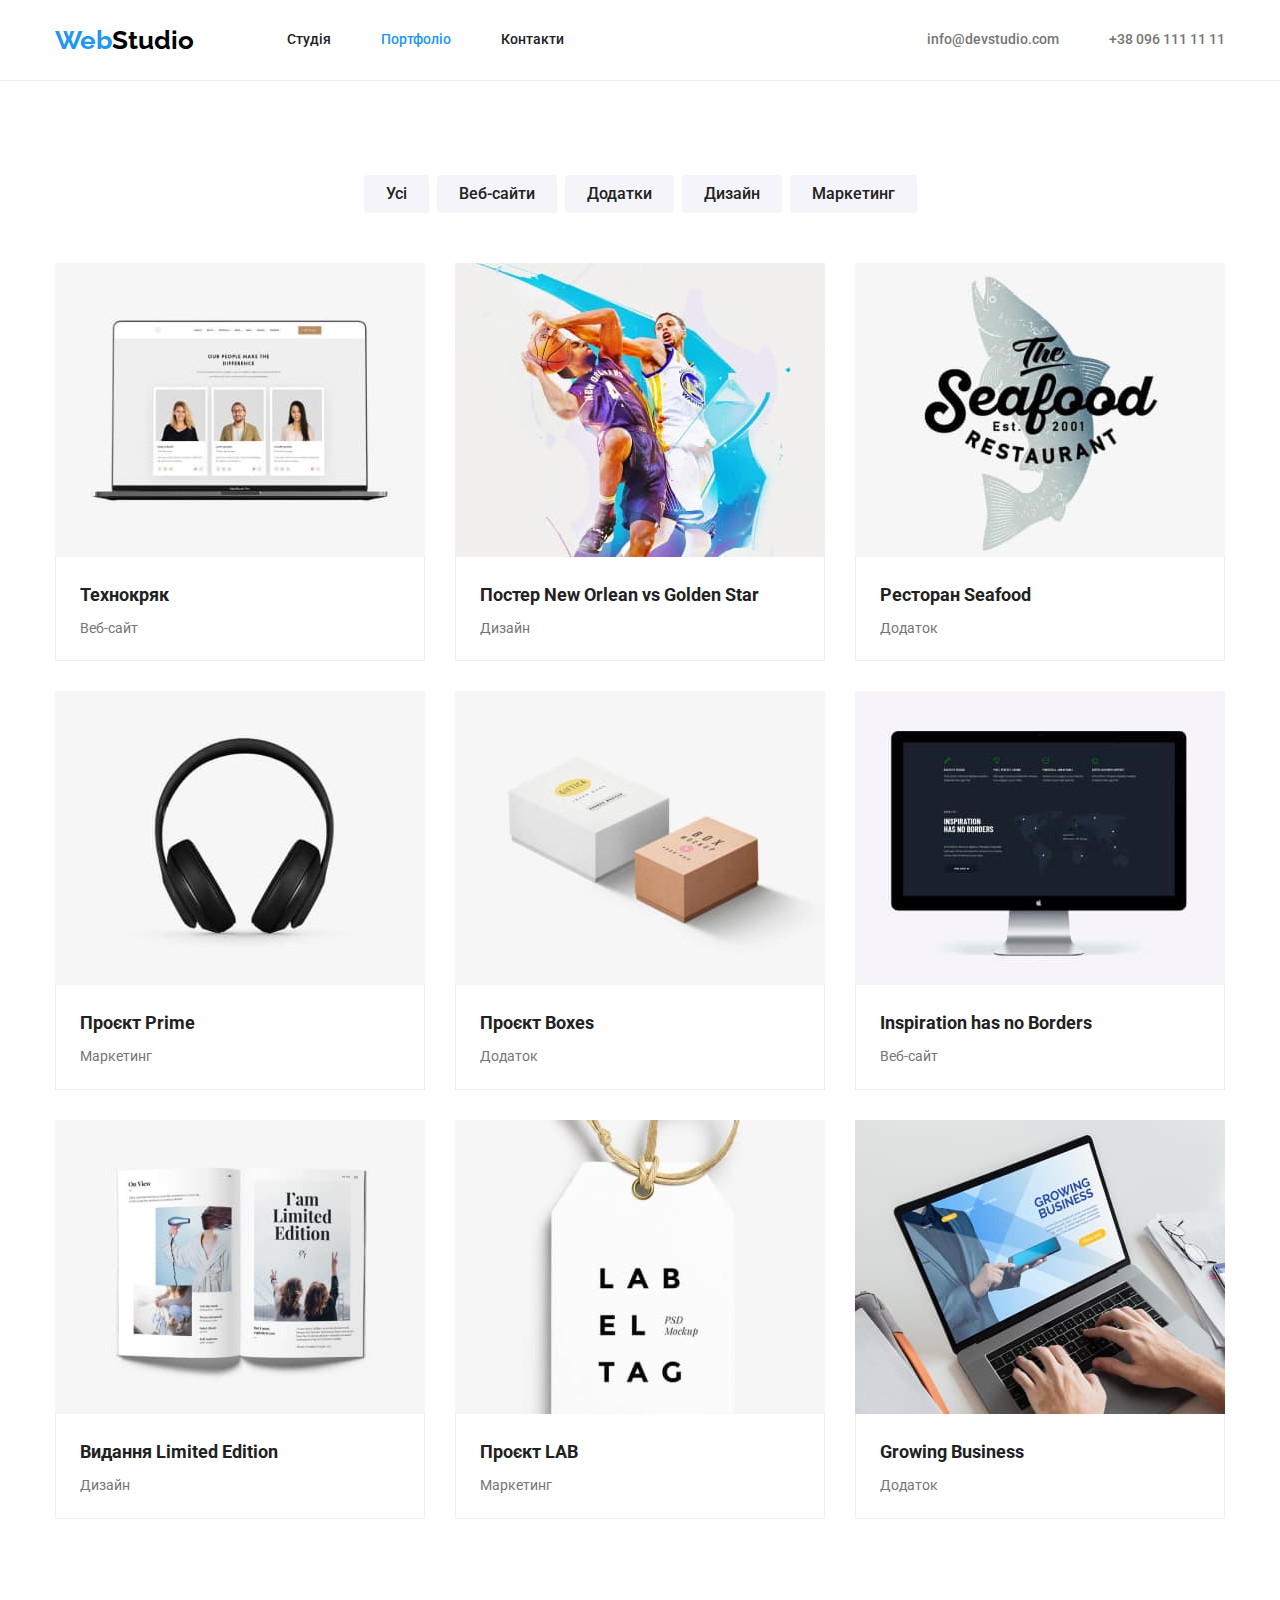
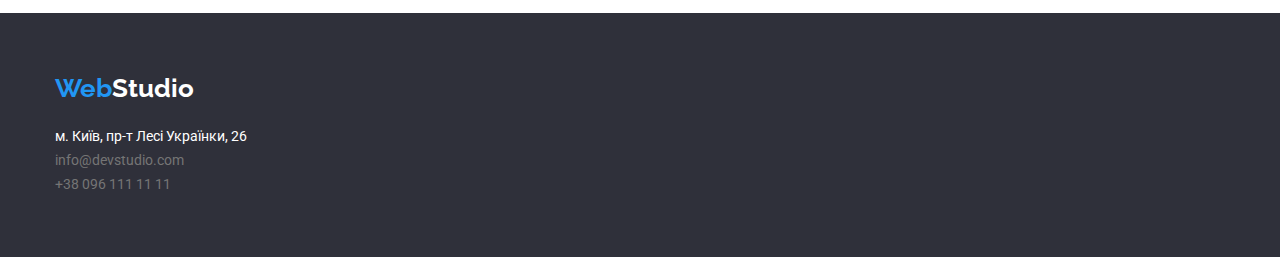
==== portfolio.html @ 9e8facdb "Додає файли з попереднього завдання" ====
<!DOCTYPE html>
<html lang="uk">
  <head>
    <meta charset="UTF-8" />
    <meta http-equiv="X-UA-Compatible" content="IE=edge" />
    <meta name="viewport" content="width=device-width, initial-scale=1.0" />
    <title>Portfolio</title>
    <link rel="preconnect" href="https://fonts.googleapis.com" />
    <link rel="preconnect" href="https://fonts.gstatic.com" crossorigin />
    <link
      rel="stylesheet"
      href="https://cdnjs.cloudflare.com/ajax/libs/modern-normalize/1.1.0/modern-normalize.min.css"
    />
    <link
      href="https://fonts.googleapis.com/css2?family=Raleway:wght@700&family=Roboto:wght@400;500;700;900&display=swap"
      rel="stylesheet"
    />
    <link rel="stylesheet" href="./css/styles.css" />
  </head>
  <body>
    <header class="header">
      <div class="container header-content">
        <!--Навігація-->
        <nav class="nav">
          <!--Логотип-->
          <a class="nav-logo" href="./index.html"
            >Web<span class="header-logo-word">Studio</span></a
          >

          <ul class="nav-list list">
            <li class="nav-item">
              <a class="nav-link link" href="./index.html">Студія</a>
            </li>
            <li class="nav-item">
              <a class="nav-link link current" href="./portfolio.html"
                >Портфоліо</a
              >
            </li>
            <li class="nav-item">
              <a class="nav-link link" href="">Контакти</a>
            </li>
          </ul>
        </nav>
        <!--Контакти-->
        <ul class="contacts-list list">
          <li class="contacts-item">
            <a class="contacts-link link" href="mailto:info@devstudio.com"
              >info@devstudio.com</a
            >
          </li>
          <li class="contacts-item">
            <a class="contacts-link link" href="tel:+380961111111"
              >+38 096 111 11 11</a
            >
          </li>
        </ul>
      </div>
    </header>
    <main>
      <section class="section">
        <div class="container">
          <!--Приховати заголовок-->
          <h1 class="visually-hidden">Портфоліо</h1>
          <ul class="filter-list list">
            <li class="filter-item">
              <button class="filter-btn button" type="button">Усі</button>
            </li>
            <li class="filter-item">
              <button class="filter-btn button" type="button">Веб-сайти</button>
            </li>
            <li class="filter-item">
              <button class="filter-btn button" type="button">Додатки</button>
            </li>
            <li class="filter-item">
              <button class="filter-btn button" type="button">Дизайн</button>
            </li>
            <li class="filter-item">
              <button class="filter-btn button" type="button">Маркетинг</button>
            </li>
          </ul>
          <ul class="projects-list list">
            <li class="projects-item">
              <a class="projects-link" href="#"
                ><img
                  class="projects-img"
                  src="./images/tehnocrack-img.jpg"
                  alt="Ноутбук з відкритим сайтом"
                />
                <div class="projects-descript">
                  <h2 class="projects-title">Технокряк</h2>
                  <p>Веб-сайт</p>
                </div>
              </a>
            </li>
            <li class="projects-item">
              <a class="projects-link" href="#"
                ><img
                  class="projects-img"
                  src="./images/poster-img.jpg"
                  alt="Постер з баскетболістами"
                />
                <div class="projects-descript">
                  <h2 class="projects-title">
                    Постер New Orlean vs Golden Star
                  </h2>
                  <p>Дизайн</p>
                </div>
              </a>
            </li>
            <li class="projects-item">
              <a class="projects-link" href="#"
                ><img
                  class="projects-img"
                  src="./images/restaurant-seafood-img.jpg"
                  alt="Логотип ресторану"
                />
                <div class="projects-descript">
                  <h2 class="projects-title">Ресторан Seafood</h2>
                  <p>Додаток</p>
                </div>
              </a>
            </li>
            <li class="projects-item">
              <a class="projects-link" href="#"
                ><img
                  class="projects-img"
                  src="./images/prime-img.jpg"
                  alt="Навушники"
                />
                <div class="projects-descript">
                  <h2 class="projects-title">Проєкт Prime</h2>
                  <p>Маркетинг</p>
                </div>
              </a>
            </li>
            <li class="projects-item">
              <a class="projects-link" href="#"
                ><img
                  class="projects-img"
                  src="./images/boxes-img.jpg"
                  alt="Дві коробки"
                />
                <div class="projects-descript">
                  <h2 class="projects-title">Проєкт Boxes</h2>
                  <p>Додаток</p>
                </div>
              </a>
            </li>
            <li class="projects-item">
              <a class="projects-link" href="#"
                ><img
                  class="projects-img"
                  src="./images/inspiration-img.jpg"
                  alt="Монітор комп'ютера"
                />
                <div class="projects-descript">
                  <h2 class="projects-title">Inspiration has no Borders</h2>
                  <p>Веб-сайт</p>
                </div>
              </a>
            </li>
            <li class="projects-item">
              <a class="projects-link" href="#"
                ><img
                  class="projects-img"
                  src="./images/edition-img.jpg"
                  alt="Відкрита книга"
                />
                <div class="projects-descript">
                  <h2 class="projects-title">Видання Limited Edition</h2>
                  <p>Дизайн</p>
                </div>
              </a>
            </li>
            <li class="projects-item">
              <a class="projects-link" href="#"
                ><img
                  class="projects-img"
                  src="./images/lab-img.jpg"
                  alt="Етикетка"
                />
                <div class="projects-descript">
                  <h2 class="projects-title">Проєкт LAB</h2>
                  <p>Маркетинг</p>
                </div>
              </a>
            </li>
            <li class="projects-item">
              <a class="projects-link" href="#"
                ><img
                  class="projects-img"
                  src="./images/growing-businnes-img.jpg"
                  alt="Руки працюють за ноутбуком"
                />
                <div class="projects-descript">
                  <h2 class="projects-title">Growing Business</h2>
                  <p>Додаток</p>
                </div>
              </a>
            </li>
          </ul>
        </div>
      </section>
    </main>

    <footer class="footer">
      <div class="container">
        <!--Логотип-->
        <div class="footer-logo">
          <a class="nav-logo" href="./index.html"
            >Web<span class="footer-logo-word">Studio</span></a
          >
        </div>
        <!--Адреса-->
        <address>
          <ul class="list">
            <li class="footer-map">
              <a
                class="link"
                href="https://www.google.com.ua/maps/place/%D0%B1%D1%83%D0%BB%D1%8C%D0%B2%D0%B0%D1%80+%D0%9B%D0%B5%D1%81%D1%96+%D0%A3%D0%BA%D1%80%D0%B0%D1%97%D0%BD%D0%BA%D0%B8,+26,+%D0%9A%D0%B8%D1%97%D0%B2,+02000/@50.4265807,30.5361971,17z/data=!3m1!4b1!4m6!3m5!1s0x40d4cf0e033ecbe9:0x57a4dffefec77da0!8m2!3d50.4265807!4d30.5383858!16s%2Fg%2F1tctq5jv?hl=uk"
                >м. Київ, пр-т Лесі Українки, 26</a
              >
            </li>
            <li>
              <a class="link" href="mailto:info@devstudio.com"
                >info@devstudio.com</a
              >
            </li>
            <li>
              <a class="link" href="tel:+380961111111">+38 096 111 11 11</a>
            </li>
          </ul>
        </address>
      </div>
    </footer>
  </body>
</html>
---- css/styles.css ----
*,
*::before,
*::after {
	box-sizing: border-box;
}
/*Палітра кольорів*/
:root{
/*Колір основного тексту*/
--primary-text-color: #757575;
/*Основний білий*/
--primary-white-color: #ffffff;
/*Білий для фону про наші роботи*/
--secondary-white-color: #f5f5f5;
/*Білий для фону наша команда*/
--accessary-white-color: #f5f4fa;
/*Колір заголовків та навігації*/
--title-color: #212121;
/*Чорний колір*/
--primary-black-color: #000000;
/*Колір активних елементів та кнопки*/
--active-btn-color: #188ce8;  
/*Колір акцент*/
--accent-color: #2196f3;
/*Фон героя та футера*/
--primary-beckground-color: #2f303a;
/*колір бордер*/
--border-color: #eeeeee;
--border-header-color: #ececec;
}


/*Загальні стилі*/
body {
	color: var(--primary-text-color);
	font-family: 'Roboto', sans-serif;
	font-weight: 400;
	font-size: 14px;
	line-height: 1.71;
}
h1,h2,h3,h4,h5,h6,p,ul {
	margin: 0;
	padding: 0;
}
img {
	display: block;
	max-width: 100%;
	height: auto;
}
.list {
	list-style-type: none;
}

.link {
	text-decoration: none;
	color: inherit;
}

.visually-hidden {
	position: absolute;
	width: 1px;
	height: 1px;
	overflow: hidden;
	border: 0;
	padding: 0;
	clip: rect(0 0 0 0);
	clip-path: inset(50%);
	margin: -1px;
	white-space: nowrap;
}

.section{
	padding-top: 94px;
	padding-bottom: 94px;
}
.container {
	max-width: 1200px;
	margin-left: auto;
	margin-right: auto;
	padding-left: 15px;
	padding-right: 15px;
	/* outline: 2px solid green; */
}

.header {
	border-bottom: 1px solid var(--border-header-color);
	text-align: center;
}
.header-content {
	display: flex;
	justify-content: space-between;
}
.nav-logo {
	color: var(--accent-color);
	font-family: 'Raleway';
	font-weight: 700;
	font-size: 26px;
	line-height: 1.19;
	text-decoration: none;
}
.header-logo-word{
	color: var(--primary-black-color);
}
.nav {
	display: flex;
	align-items: center;
}
.nav-list {
	display: flex;
}
.nav-logo {
	margin-right: 93px;
}
.nav-item:not(:last-child) {
	margin-right: 50px;
}
.nav-list .link.current {
	color: var(--accent-color);
}
.nav-link {
	display: block;
	padding-top: 32px;
	padding-bottom: 32px;

	color: var(--title-color);
	font-weight: 500;
	font-size: 14px;
	line-height: 1.14;
}
.contacts-list {
	display: flex;
	margin-left: auto;
}
.contacts-item:not(:last-child) {
	margin-right: 50px;
}
.contacts-link{
	display: block;
	padding-top: 32px;
	padding-bottom: 32px;
	font-weight: 500;
	font-size: 14px;
	line-height: 1.14;
}

.link:hover,
.link:focus {
	color: var(--accent-color);
}
.button {
	cursor: pointer;
}

.footer {
	background-color: var(--primary-beckground-color);

	padding-top: 60px;
	padding-bottom: 60px;
}
.footer-logo {
	margin-bottom: 20px;
}
.footer-logo-word {
	color: var(--primary-white-color);
}
.footer-item:not(:last-child) {
	margin-bottom: 9px;
}
.footer-map {
	color: var(--primary-white-color);
}
.footer .link {
	font-style: normal;
}

/*Стилі для index.html*/
.hero{
	padding-top: 200px;
	padding-bottom: 200px;
	text-align: center;

	background-color: var(--primary-beckground-color);
}
.hero-content {
	text-align: center;
}
.hero-title {
	margin: auto;
	margin-bottom: 30px;
	max-width: 696px;
	
	color: var(--primary-white-color);
	font-weight: 900;
	font-size: 44px;
	line-height: 1.36;
	letter-spacing: 0.06em;
	text-transform: uppercase;

}
.hero-btn {
	padding: 10px 32px;
	color: var(--primary-white-color);
	background: var(--accent-color);
	font-weight: 700;
	font-size: 16px;
	line-height: 1.875;
	letter-spacing: 0.06em;
	box-shadow: 0px 4px 4px rgba(0, 0, 0, 0.15);
	border-radius: 4px;
}
.hero-btn:hover,
.hero-btn:focus{
	background: var(--active-btn-color);
	box-shadow: 0px 4px 4px rgba(0, 0, 0, 0.15);
	border-radius: 4px;
}
.benefits {
	padding-bottom: 0;
	background-color: var(--primary-white-color);
}
.benefits-list {
	display: flex;
	gap: 30px;
}
.benefits-item {
	max-width: 270px;
}
.benefits-title {
	margin-bottom: 10px;
	color: var(--title-color);
	font-weight: 700;
	font-size: 14px;
	line-height: 1.14;
	text-transform: uppercase;
}
.works {
	background-color: var(--primary-white-color);

	text-align: center;
	padding-bottom: 94px;
}
.section-title {
	color: var(--title-color);
	font-weight: 700;
	font-size: 36px;
	line-height: 1.17;
	margin-bottom: 50px;
}
.works-list {
	display: flex;
	justify-content: space-between;
}
.works-img {
	width: 370px;
}
.team {
	background-color: var(--accessary-white-color);

	text-align: center;
}
.team-list {
	display: flex;
	justify-content: space-between;
}
.team-item {
	background-color: var(--primary-white-color);

	box-shadow: 0px 1px 3px rgba(0, 0, 0, 0.12), 0px 1px 1px rgba(0, 0, 0, 0.14), 0px 2px 1px rgba(0, 0, 0, 0.2);
	border-radius: 0px 0px 4px 4px;
}
.team-img {
	width: 270px;
}
.team-descript {
	padding-top: 30px;
	padding-bottom: 30px;
}
.team-title {
	margin-bottom: 10px;
	color: var(--title-color);
	font-weight: 500;
	font-size: 16px;
	line-height: 1.19;
}

/*Стилі для portfolio.html*/

.filter-list {
	display: flex;
	justify-content: center;
	margin-bottom: 50px;
}
.filter-item:not(:last-child) {
	margin-right: 8px;
}
.filter-btn {
	padding: 6px 22px;
	color: var(--title-color);
	background-color: var(--accessary-white-color);
	font-family: inherit;
	font-weight: 500;
	font-size: 16px;
	line-height: 1.6;

	border: 1px transparent;
	border-radius: 4px;

}
.filter-btn:hover {
	color: var(--primary-white-color);
	background-color: var(--accent-color);	

	box-shadow: 0px 3px 1px rgba(0, 0, 0, 0.1), 0px 1px 2px rgba(0, 0, 0, 0.08), 0px 2px 2px rgba(0, 0, 0, 0.12);
}
.projects-list {
	display: flex;
	flex-wrap: wrap;
}
.projects-item {
	width: calc((100% - 60px) / 3);
}
.projects-item:not(:nth-child(3n)) {
	margin-right: 30px;

}
.projects-item:not(:nth-last-child(-n+3)) {
	margin-bottom: 30px;
}
.projects-title {
	margin-bottom: 4px;
	color: var(--title-color);
	font-weight: 700;
	font-size: 18px;
	line-height: 2;
}
.projects-link {
	text-decoration: none;
	color: inherit;
}
.projects-descript {
	padding: 20px 24px;
	border-right: 1px solid var(--border-color);
	border-bottom: 1px solid var(--border-color);
	border-left: 1px solid var(--border-color);
}
.projects-img {
	width: 370px;
}
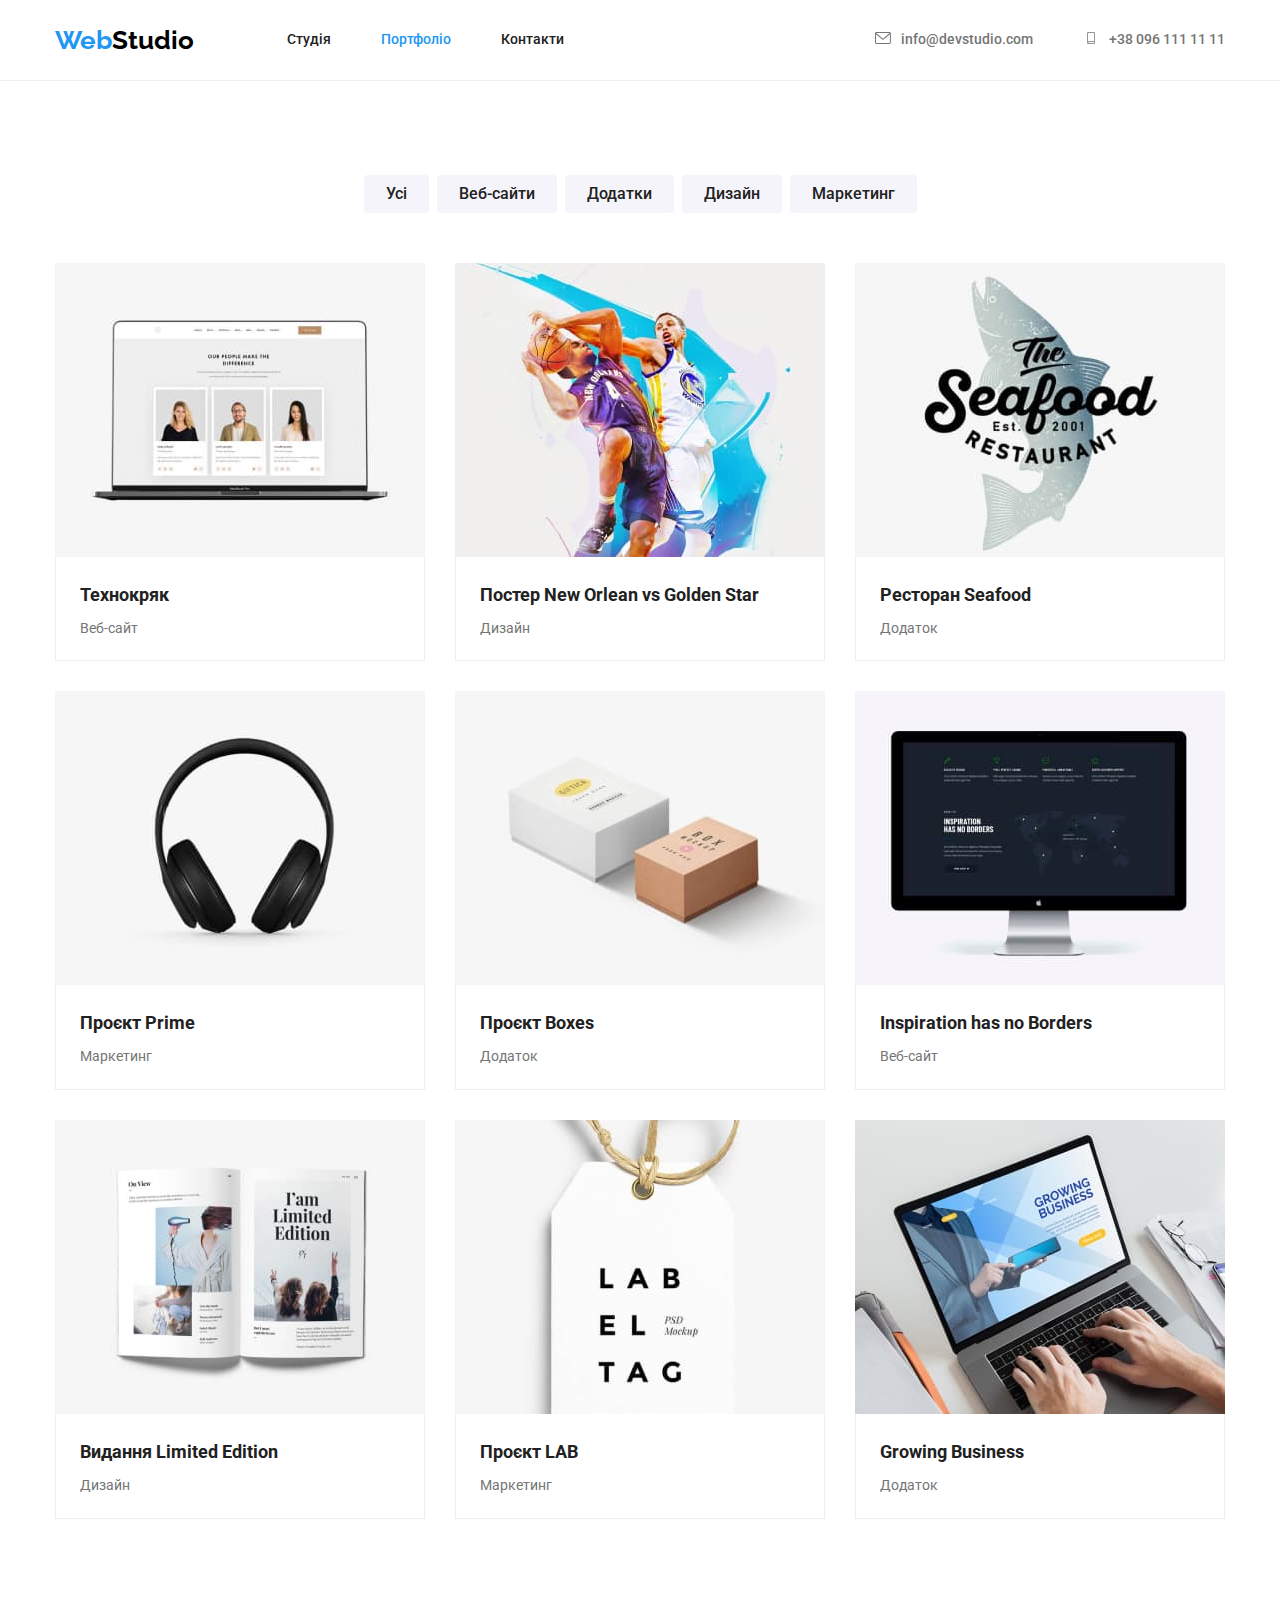
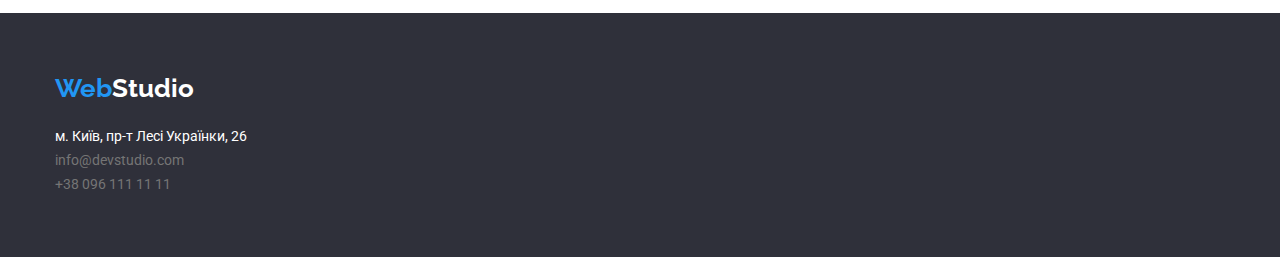
==== commit dc66d35e: "Додає нові елементи та стилі до них" ====
--- a/portfolio.html
+++ b/portfolio.html
@@ -44,12 +44,22 @@
         <!--Контакти-->
         <ul class="contacts-list list">
           <li class="contacts-item">
-            <a class="contacts-link link" href="mailto:info@devstudio.com"
+            <a class="contacts-link link" href="mailto:info@devstudio.com">
+              <span class="contacts-icon"
+                ><svg widtg="16px" height="12px">
+                  <use
+                    href="./images/icons.svg#icon-contacts-envelope"
+                  ></use></svg></span
               >info@devstudio.com</a
             >
           </li>
           <li class="contacts-item">
-            <a class="contacts-link link" href="tel:+380961111111"
+            <a class="contacts-link link" href="tel:+380961111111">
+              <span class="contacts-icon"
+                ><svg widtg="16px" height="12px">
+                  <use
+                    href="./images/icons.svg#icon-contacts-smartphone"
+                  ></use></svg></span
               >+38 096 111 11 11</a
             >
           </li>
--- a/css/styles.css
+++ b/css/styles.css
@@ -26,6 +26,7 @@
 /*колір бордер*/
 --border-color: #eeeeee;
 --border-header-color: #ececec;
+--elements-grey-color: #afb1b8;
 }
 
 
@@ -45,6 +46,9 @@
 	display: block;
 	max-width: 100%;
 	height: auto;
+}
+svg {
+	fill: currentColor;
 }
 .list {
 	list-style-type: none;
@@ -134,14 +138,20 @@
 	margin-right: 50px;
 }
 .contacts-link{
-	display: block;
+	display: flex;
 	padding-top: 32px;
 	padding-bottom: 32px;
 	font-weight: 500;
 	font-size: 14px;
 	line-height: 1.14;
 }
-
+.contacts-icon {
+	display: flex;
+	justify-content: center;
+	width: 16px;
+	height: 12px;
+	margin-right: 10px;
+}
 .link:hover,
 .link:focus {
 	color: var(--accent-color);
@@ -156,6 +166,9 @@
 	padding-top: 60px;
 	padding-bottom: 60px;
 }
+.footer-container {
+	display: flex;
+}
 .footer-logo {
 	margin-bottom: 20px;
 }
@@ -171,6 +184,19 @@
 .footer .link {
 	font-style: normal;
 }
+.footer-contacts {
+	display: inline-block;
+}
+.footer-social-list {
+	display: flex;
+	justify-content: center;
+	gap: 10px;
+}
+.footer-social-link {
+	width: 44px;
+	height: 44px;
+}
+
 
 /*Стилі для index.html*/
 .hero{
@@ -179,6 +205,12 @@
 	text-align: center;
 
 	background-color: var(--primary-beckground-color);
+	background-image: linear-gradient(
+		rgba(47, 48, 58, 0.4), 
+		rgba(47, 48, 58, 0.4)), url(../images/hero-bg-Img.jpg);
+	background-repeat: no-repeat;
+	background-size: cover;
+	background-position: center;
 }
 .hero-content {
 	text-align: center;
@@ -281,6 +313,48 @@
 	font-size: 16px;
 	line-height: 1.19;
 }
+.team-text {
+	margin-bottom: 16px;
+}
+.team-social {
+	display: flex;
+	justify-content: center;
+	gap: 10px;
+	fill: var(--elements-grey-color);
+}
+.team-social-icon:hover,
+.team-social-icon:focus {
+	border-radius: 50%;
+	fill: var(--primary-white-color);
+	background-color: var(--accent-color);
+}
+.team-social-link {
+	display: flex;
+	align-items: center;
+	width: 44px;
+	height: 44px;
+}
+.customers {
+	text-align: center;
+	margin-bottom: 94px;
+}
+.customers-title {
+	margin-bottom: 50px;
+}
+.customers-list {
+	display: flex;
+	justify-content: space-between;
+	gap: 30px;
+	fill: var(--elements-grey-color);
+}
+.customers-link {
+	display: flex;
+	justify-content: center;
+	align-items: center;
+	width: 170px;
+	height: 92px;
+	border: 1px solid var(--elements-grey-color);
+}
 
 /*Стилі для portfolio.html*/
 
@@ -305,7 +379,8 @@
 	border-radius: 4px;
 
 }
-.filter-btn:hover {
+.filter-btn:hover,
+.filter-btn:focus {
 	color: var(--primary-white-color);
 	background-color: var(--accent-color);	
 
@@ -324,6 +399,9 @@
 }
 .projects-item:not(:nth-last-child(-n+3)) {
 	margin-bottom: 30px;
+}
+.projects-item:hover{
+	box-shadow: 0px 1px 1px rgba(0, 0, 0, 0.12), 0px 4px 4px rgba(0, 0, 0, 0.06), 1px 4px 6px rgba(0, 0, 0, 0.16);
 }
 .projects-title {
 	margin-bottom: 4px;
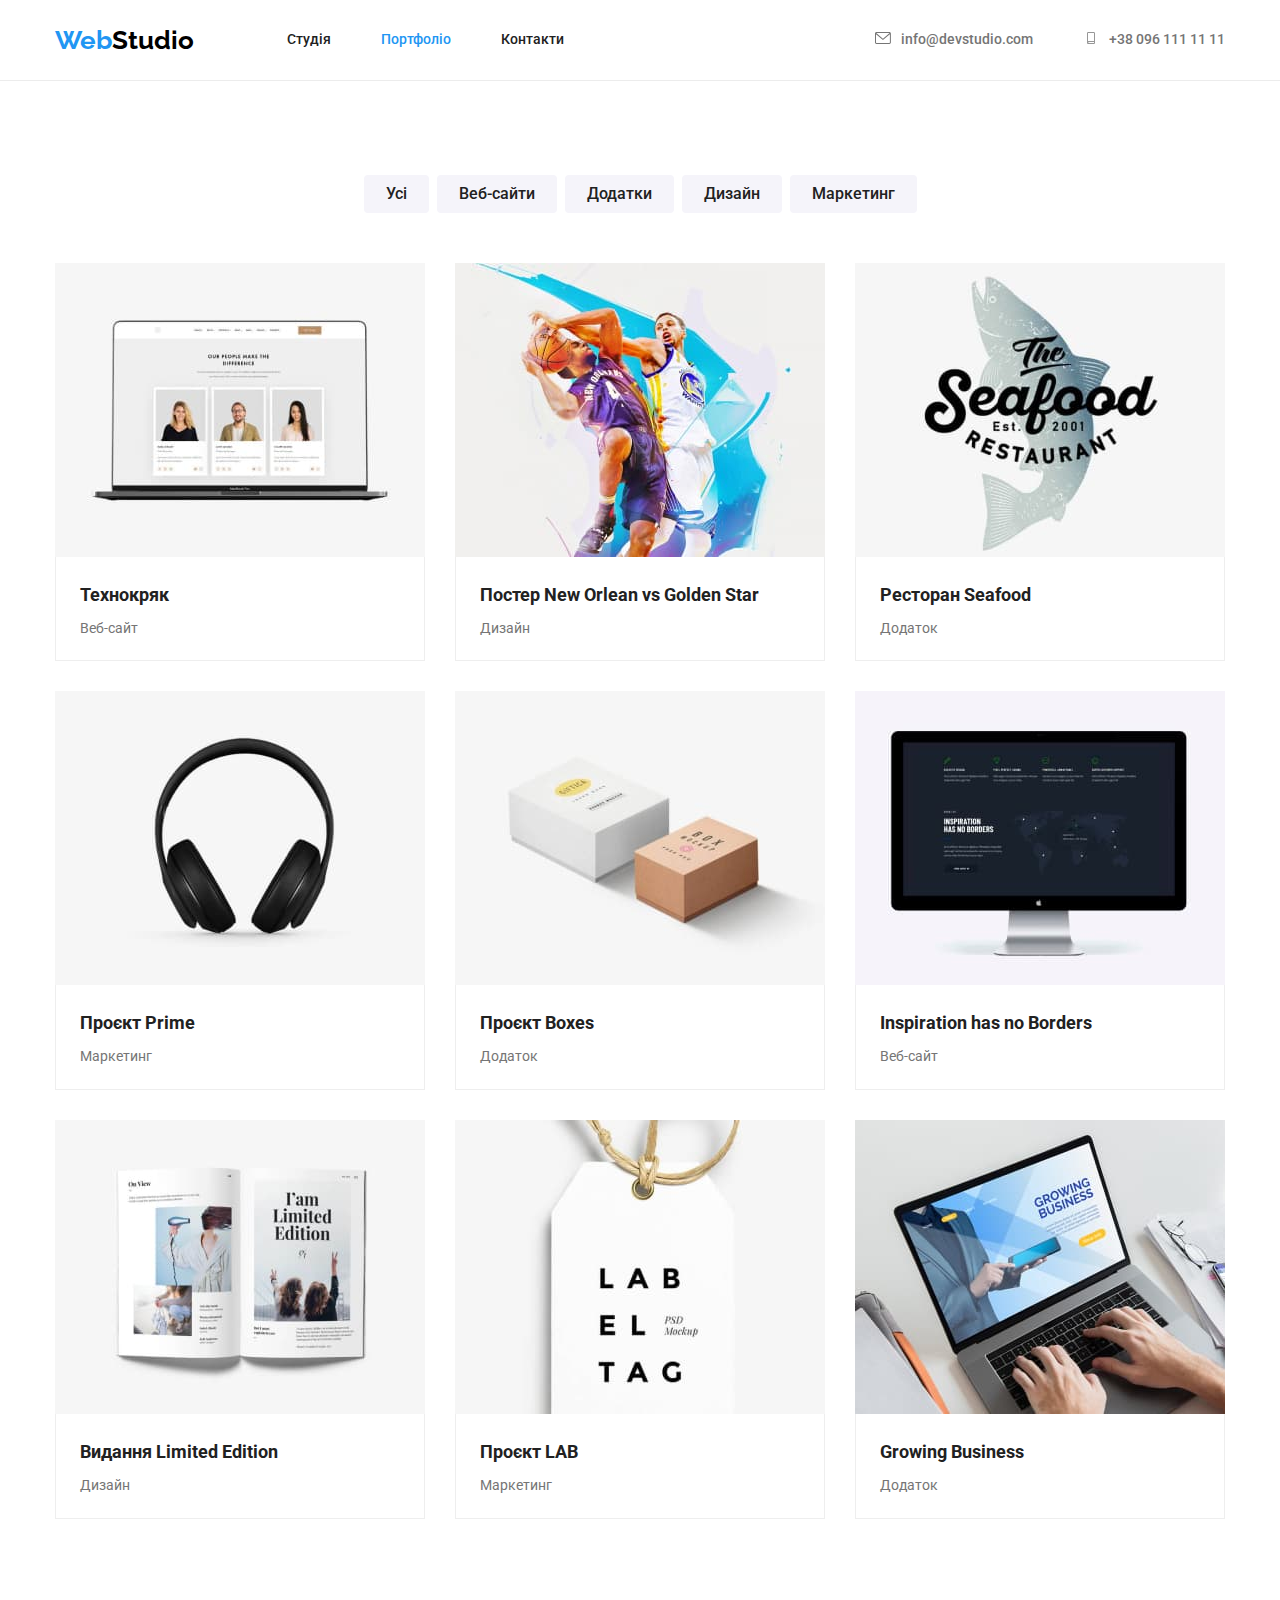
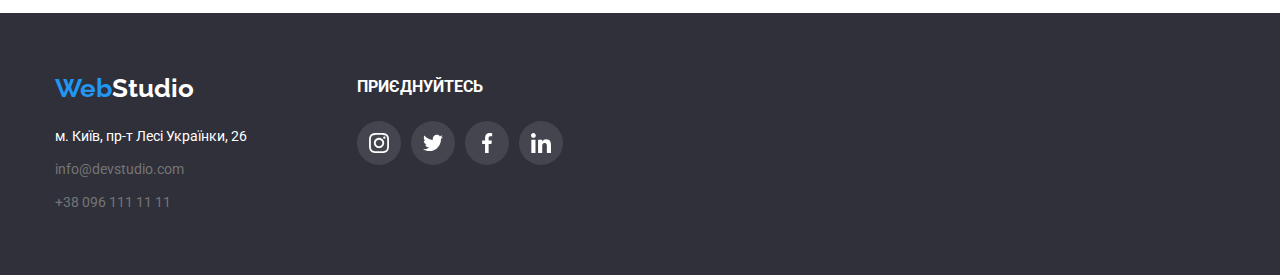
==== commit 2abf500c: "Виправляє граматичні помилки в коді" ====
--- a/portfolio.html
+++ b/portfolio.html
@@ -45,8 +45,8 @@
         <ul class="contacts-list list">
           <li class="contacts-item">
             <a class="contacts-link link" href="mailto:info@devstudio.com">
-              <span class="contacts-icon"
-                ><svg widtg="16px" height="12px">
+              <span class="contacts-img"
+                ><svg class="contacts-icon" width="16px" height="12px">
                   <use
                     href="./images/icons.svg#icon-contacts-envelope"
                   ></use></svg></span
@@ -55,8 +55,8 @@
           </li>
           <li class="contacts-item">
             <a class="contacts-link link" href="tel:+380961111111">
-              <span class="contacts-icon"
-                ><svg widtg="16px" height="12px">
+              <span class="contacts-img"
+                ><svg class="contacts-icon" width="16px" height="12px">
                   <use
                     href="./images/icons.svg#icon-contacts-smartphone"
                   ></use></svg></span
@@ -214,33 +214,65 @@
     </main>
 
     <footer class="footer">
-      <div class="container">
-        <!--Логотип-->
-        <div class="footer-logo">
-          <a class="nav-logo" href="./index.html"
-            >Web<span class="footer-logo-word">Studio</span></a
-          >
+      <div class="container footer-container">
+        <div class="footer-contacts">
+          <!--Логотип-->
+          <div class="footer-logo">
+            <a class="nav-logo" href="./index.html"
+              >Web<span class="footer-logo-word">Studio</span></a
+            >
+          </div>
+          <!--Адреса-->
+          <address>
+            <ul class="list">
+              <li class="footer-item footer-map">
+                <a
+                  class="link"
+                  href="https://www.google.com.ua/maps/place/%D0%B1%D1%83%D0%BB%D1%8C%D0%B2%D0%B0%D1%80+%D0%9B%D0%B5%D1%81%D1%96+%D0%A3%D0%BA%D1%80%D0%B0%D1%97%D0%BD%D0%BA%D0%B8,+26,+%D0%9A%D0%B8%D1%97%D0%B2,+02000/@50.4265807,30.5361971,17z/data=!3m1!4b1!4m6!3m5!1s0x40d4cf0e033ecbe9:0x57a4dffefec77da0!8m2!3d50.4265807!4d30.5383858!16s%2Fg%2F1tctq5jv?hl=uk"
+                  >м. Київ, пр-т Лесі Українки, 26</a
+                >
+              </li>
+              <li class="footer-item">
+                <a class="link" href="mailto:info@devstudio.com"
+                  >info@devstudio.com</a
+                >
+              </li>
+              <li class="footer-item">
+                <a class="link" href="tel:+380961111111">+38 096 111 11 11</a>
+              </li>
+            </ul>
+          </address>
         </div>
-        <!--Адреса-->
-        <address>
-          <ul class="list">
-            <li class="footer-map">
-              <a
-                class="link"
-                href="https://www.google.com.ua/maps/place/%D0%B1%D1%83%D0%BB%D1%8C%D0%B2%D0%B0%D1%80+%D0%9B%D0%B5%D1%81%D1%96+%D0%A3%D0%BA%D1%80%D0%B0%D1%97%D0%BD%D0%BA%D0%B8,+26,+%D0%9A%D0%B8%D1%97%D0%B2,+02000/@50.4265807,30.5361971,17z/data=!3m1!4b1!4m6!3m5!1s0x40d4cf0e033ecbe9:0x57a4dffefec77da0!8m2!3d50.4265807!4d30.5383858!16s%2Fg%2F1tctq5jv?hl=uk"
-                >м. Київ, пр-т Лесі Українки, 26</a
-              >
-            </li>
-            <li>
-              <a class="link" href="mailto:info@devstudio.com"
-                >info@devstudio.com</a
-              >
-            </li>
-            <li>
-              <a class="link" href="tel:+380961111111">+38 096 111 11 11</a>
-            </li>
-          </ul>
-        </address>
+
+        <div class="footer-social">
+          <h3 class="footer-social-title">приєднуйтесь</h3>
+          <ul class="footer-social-list list">
+            <li class="footer-social-item">
+              <a class="footer-social-link link" href="#"
+                ><svg class="footer-social-icon" width="20px" height="20px">
+                  <use href="./images/icons.svg#icon-instagram"></use></svg
+              ></a>
+            </li>
+            <li class="footer-social-item">
+              <a class="footer-social-link link" href="#"
+                ><svg class="footer-social-icon" width="20px" height="20px">
+                  <use href="./images/icons.svg#icon-twitter"></use></svg
+              ></a>
+            </li>
+            <li class="footer-social-item">
+              <a class="footer-social-link link" href="#"
+                ><svg class="footer-social-icon" width="20px" height="20px">
+                  <use href="./images/icons.svg#icon-facebook"></use></svg
+              ></a>
+            </li>
+            <li class="footer-social-item">
+              <a class="footer-social-link link" href="#"
+                ><svg class="footer-social-icon" width="20px" height="20px">
+                  <use href="./images/icons.svg#icon-linkedin"></use></svg
+              ></a>
+            </li>
+          </ul>
+        </div>
       </div>
     </footer>
   </body>
--- a/css/styles.css
+++ b/css/styles.css
@@ -27,6 +27,7 @@
 --border-color: #eeeeee;
 --border-header-color: #ececec;
 --elements-grey-color: #afb1b8;
+--footer-grey-color: rgba(255, 255, 255, 0.1);
 }
 
 
@@ -46,9 +47,6 @@
 	display: block;
 	max-width: 100%;
 	height: auto;
-}
-svg {
-	fill: currentColor;
 }
 .list {
 	list-style-type: none;
@@ -145,13 +143,16 @@
 	font-size: 14px;
 	line-height: 1.14;
 }
-.contacts-icon {
+.contacts-img {
 	display: flex;
 	justify-content: center;
 	width: 16px;
 	height: 12px;
 	margin-right: 10px;
 }
+.contacts-icon {
+	fill: currentColor;
+}
 .link:hover,
 .link:focus {
 	color: var(--accent-color);
@@ -168,6 +169,7 @@
 }
 .footer-container {
 	display: flex;
+	gap: 70px;
 }
 .footer-logo {
 	margin-bottom: 20px;
@@ -187,14 +189,33 @@
 .footer-contacts {
 	display: inline-block;
 }
+.footer-social-title {
+	text-transform: uppercase;
+	color: var(--primary-white-color);
+	margin-bottom: 20px;
+}
 .footer-social-list {
 	display: flex;
 	justify-content: center;
 	gap: 10px;
 }
+.footer-social-item {
+	border-radius: 50%;
+	background-color: var(--footer-grey-color);
+}
 .footer-social-link {
+	display: flex;
+	justify-content: center;
+	align-items: center;
 	width: 44px;
 	height: 44px;
+}
+.footer-social-icon {
+	fill: var(--primary-white-color);
+}
+.footer-social-item:hover,
+.footer-social-item:focus {
+	background-color: var(--accent-color);
 }
 
 
@@ -256,6 +277,15 @@
 .benefits-item {
 	max-width: 270px;
 }
+.benefits-icon {
+	display: flex;
+	justify-content: center;
+	align-items: center;
+	padding: 25px 100px;
+	margin-bottom: 30px;
+
+	background-color: var(--accessary-white-color);
+}
 .benefits-title {
 	margin-bottom: 10px;
 	color: var(--title-color);
@@ -285,9 +315,9 @@
 	width: 370px;
 }
 .team {
+	text-align: center;
+	margin-bottom: 94px;
 	background-color: var(--accessary-white-color);
-
-	text-align: center;
 }
 .team-list {
 	display: flex;
@@ -320,20 +350,26 @@
 	display: flex;
 	justify-content: center;
 	gap: 10px;
-	fill: var(--elements-grey-color);
-}
-.team-social-icon:hover,
-.team-social-icon:focus {
-	border-radius: 50%;
-	fill: var(--primary-white-color);
-	background-color: var(--accent-color);
 }
 .team-social-link {
 	display: flex;
+	justify-content: center;
 	align-items: center;
 	width: 44px;
 	height: 44px;
 }
+.team-social-link:hover,
+.team-social-link:focus {
+	border-radius: 50%;
+	background-color: var(--accent-color);
+}
+.team-social-link:hover .team-social-icon,
+.team-social-link:focus .team-social-icon {
+	fill: var(--primary-white-color);
+}
+.team-social-icon {
+	fill: var(--elements-grey-color);
+}
 .customers {
 	text-align: center;
 	margin-bottom: 94px;
@@ -345,7 +381,6 @@
 	display: flex;
 	justify-content: space-between;
 	gap: 30px;
-	fill: var(--elements-grey-color);
 }
 .customers-link {
 	display: flex;
@@ -354,6 +389,17 @@
 	width: 170px;
 	height: 92px;
 	border: 1px solid var(--elements-grey-color);
+}
+.customers-icon {
+	fill: var(--elements-grey-color);
+}
+.customers-link:hover,
+.customers-link:focus {
+	border-color: var(--accent-color);
+}
+.customers-link:hover .customers-icon,
+.customers-link:focus .customers-icon {
+	fill: var(--accent-color);
 }
 
 /*Стилі для portfolio.html*/
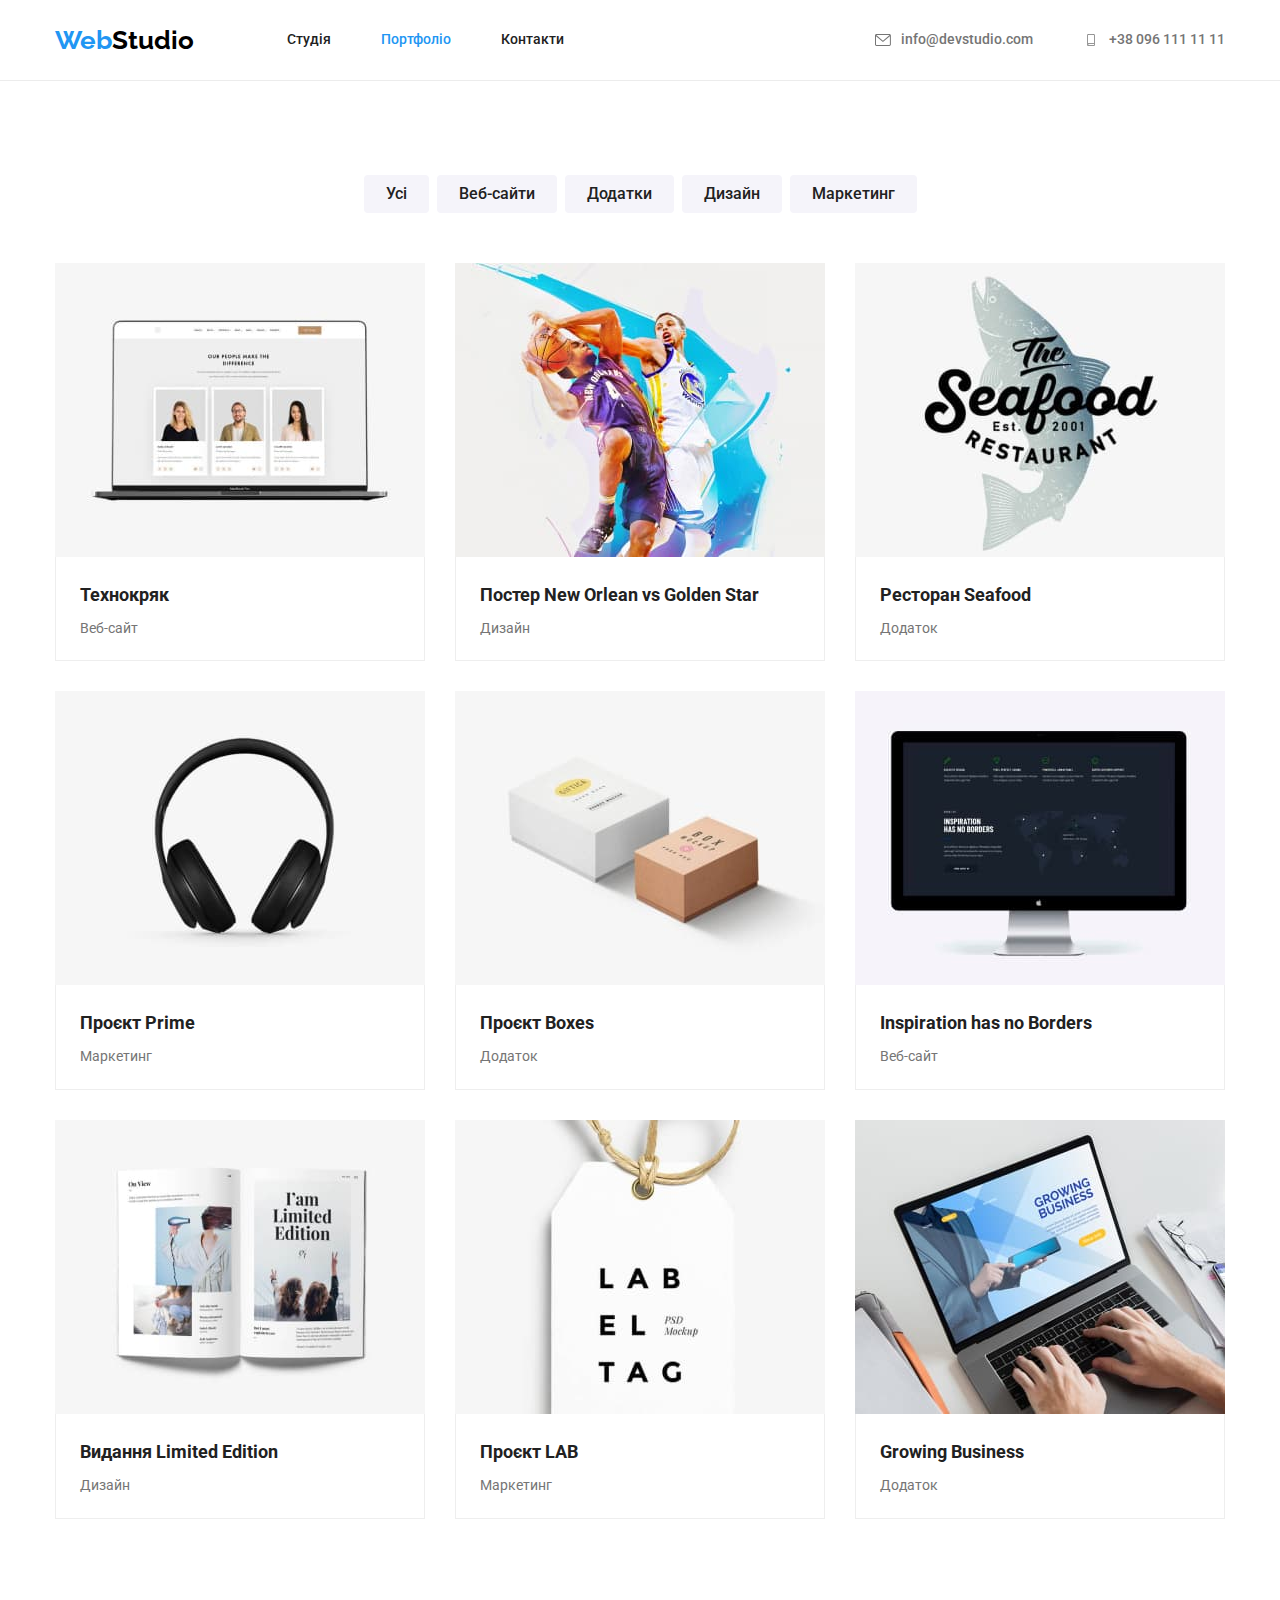
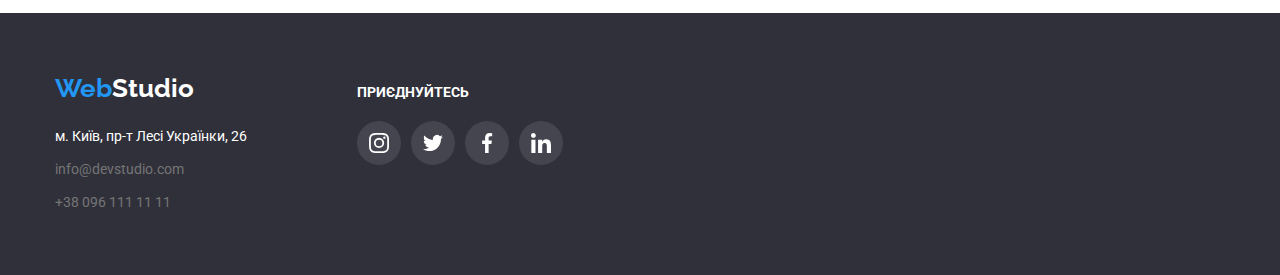
==== commit ef6bb689: "Вносить правки за рекомендаціями ментора" ====
--- a/portfolio.html
+++ b/portfolio.html
@@ -245,7 +245,7 @@
         </div>
 
         <div class="footer-social">
-          <h3 class="footer-social-title">приєднуйтесь</h3>
+          <p class="footer-social-text">приєднуйтесь</p>
           <ul class="footer-social-list list">
             <li class="footer-social-item">
               <a class="footer-social-link link" href="#"
--- a/css/styles.css
+++ b/css/styles.css
@@ -137,6 +137,7 @@
 }
 .contacts-link{
 	display: flex;
+	align-items: center;
 	padding-top: 32px;
 	padding-bottom: 32px;
 	font-weight: 500;
@@ -189,7 +190,14 @@
 .footer-contacts {
 	display: inline-block;
 }
-.footer-social-title {
+.footer-social {
+	padding-top: 12px;
+}
+.footer-social-text {
+	font-weight: 700;
+	font-size: 14px;
+	line-height: 1.14;
+	align-items: center;
 	text-transform: uppercase;
 	color: var(--primary-white-color);
 	margin-bottom: 20px;
@@ -199,22 +207,20 @@
 	justify-content: center;
 	gap: 10px;
 }
-.footer-social-item {
+.footer-social-link {
+	display: flex;
+	justify-content: center;
+	align-items: center;
+	width: 44px;
+	height: 44px;
 	border-radius: 50%;
 	background-color: var(--footer-grey-color);
 }
-.footer-social-link {
-	display: flex;
-	justify-content: center;
-	align-items: center;
-	width: 44px;
-	height: 44px;
-}
 .footer-social-icon {
 	fill: var(--primary-white-color);
 }
-.footer-social-item:hover,
-.footer-social-item:focus {
+.footer-social-link:hover,
+.footer-social-link:focus {
 	background-color: var(--accent-color);
 }
 
@@ -316,7 +322,6 @@
 }
 .team {
 	text-align: center;
-	margin-bottom: 94px;
 	background-color: var(--accessary-white-color);
 }
 .team-list {
@@ -372,7 +377,8 @@
 }
 .customers {
 	text-align: center;
-	margin-bottom: 94px;
+	padding-top: 94px;
+	padding-bottom: 94px;
 }
 .customers-title {
 	margin-bottom: 50px;
@@ -389,6 +395,7 @@
 	width: 170px;
 	height: 92px;
 	border: 1px solid var(--elements-grey-color);
+	border-radius: 4px;
 }
 .customers-icon {
 	fill: var(--elements-grey-color);
@@ -446,9 +453,6 @@
 .projects-item:not(:nth-last-child(-n+3)) {
 	margin-bottom: 30px;
 }
-.projects-item:hover{
-	box-shadow: 0px 1px 1px rgba(0, 0, 0, 0.12), 0px 4px 4px rgba(0, 0, 0, 0.06), 1px 4px 6px rgba(0, 0, 0, 0.16);
-}
 .projects-title {
 	margin-bottom: 4px;
 	color: var(--title-color);
@@ -457,8 +461,12 @@
 	line-height: 2;
 }
 .projects-link {
+	display: inline-block;
 	text-decoration: none;
 	color: inherit;
+}
+.projects-link:hover{
+	box-shadow: 0px 1px 1px rgba(0, 0, 0, 0.12), 0px 4px 4px rgba(0, 0, 0, 0.06), 1px 4px 6px rgba(0, 0, 0, 0.16);
 }
 .projects-descript {
 	padding: 20px 24px;
